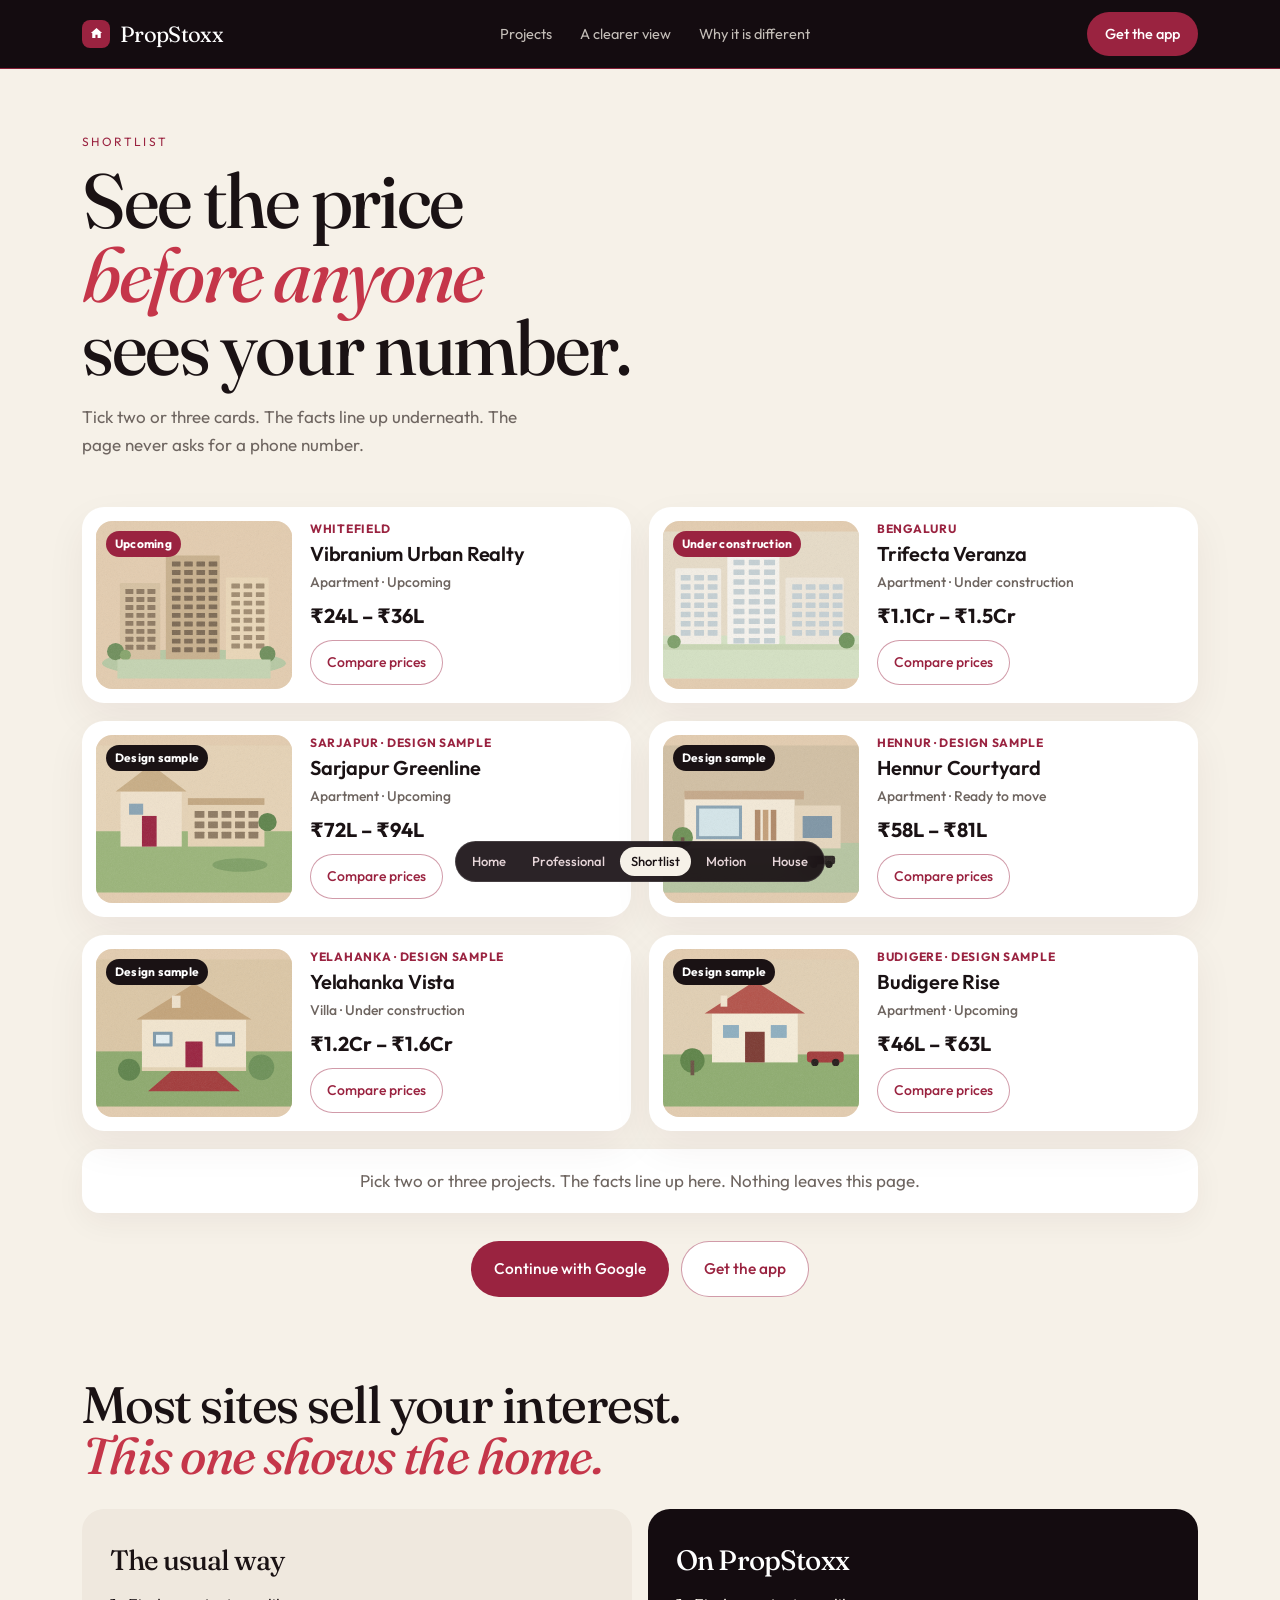
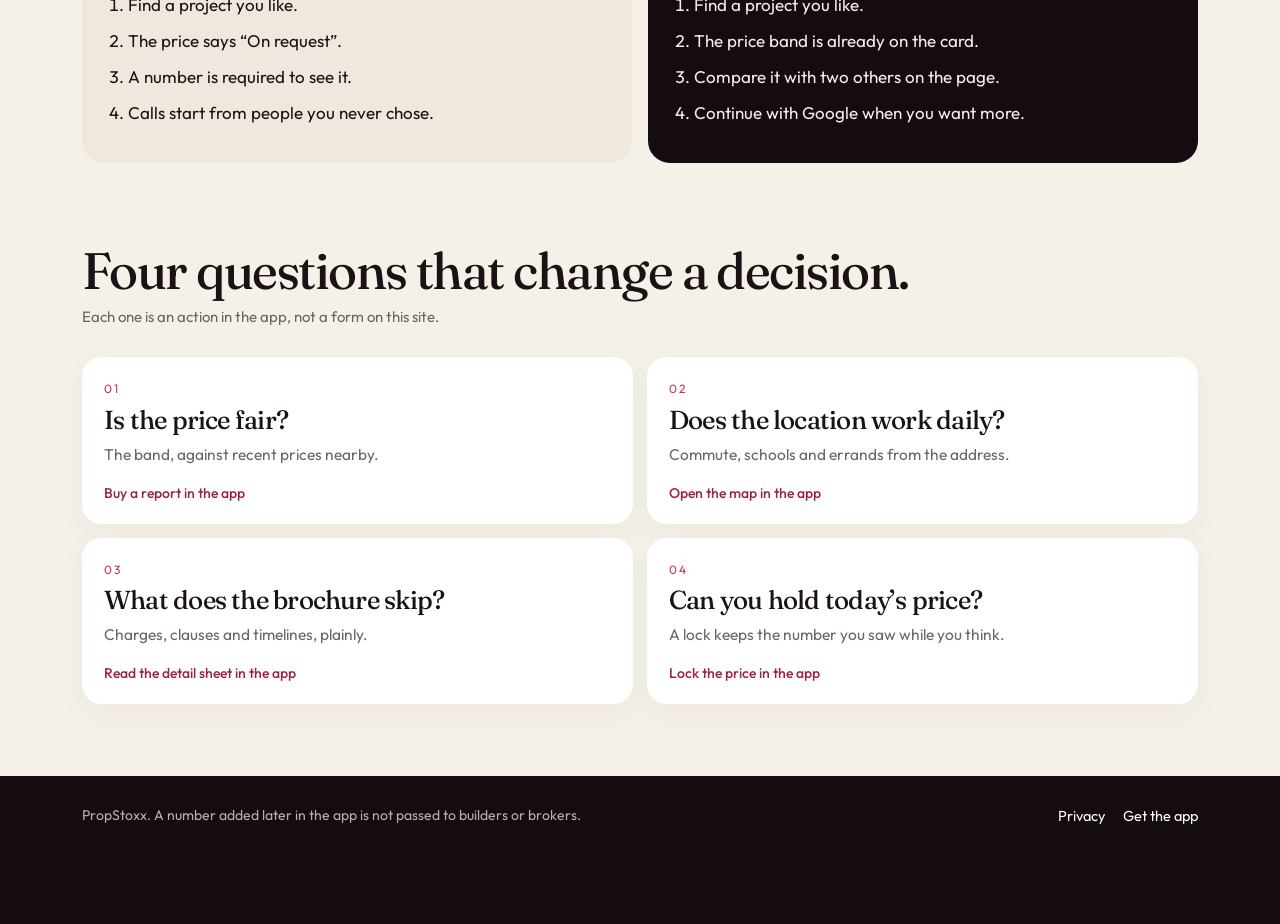
==== landing-a.html @ c42ec93c "Publish the PropStoxx customer site." ====
<!DOCTYPE html>
<html lang="en">
<head>
<meta charset="utf-8" />
<meta name="viewport" content="width=device-width, initial-scale=1" />
<title>PropStoxx — See the price first</title>
<link rel="preconnect" href="https://fonts.googleapis.com" />
<link rel="preconnect" href="https://fonts.gstatic.com" crossorigin />
<link href="https://fonts.googleapis.com/css2?family=Fraunces:ital,opsz,wght@0,9..144,460;1,9..144,460&family=Outfit:wght@300;400;500;600&display=swap" rel="stylesheet" />
<link rel="stylesheet" href="landing.css" />
</head>
<body class="site">
<header class="site-nav" data-nav>
  <div class="wrap bar">
    <a class="brand" href="index.html"><span class="mark" aria-hidden="true"><svg viewBox="0 0 24 24" width="15" height="15"><path fill="currentColor" d="M12 3.2 3 11h2.2v8.2h5.1v-5.2h3.4v5.2h5.1V11H21L12 3.2z"/></svg></span>PropStoxx</a>
    <nav class="links"><a href="index.html#projects">Projects</a><a href="#decide">A clearer view</a><a href="#different">Why it is different</a></nav>
    <a class="pill" href="#gate">Get the app</a>
  </div>
</header>

<section class="page-hero">
  <div class="wrap">
    <p class="eyebrow reveal">Shortlist</p>
    <h1 class="reveal d1">See the price<br><em>before anyone</em><br>sees your number.</h1>
    <p class="lede reveal d2">Tick two or three cards. The facts line up underneath. The page never asks for a phone number.</p>
  </div>
</section>

<section class="section" id="projects" data-results style="padding-top:28px">
  <div class="wrap">
    <div class="projects">
      <article class="project reveal" data-s="vibranium urban realty whitefield apartment upcoming" data-area="whitefield" data-type="apartment" data-stage="upcoming" data-min="24" data-name="Vibranium Urban Realty" data-price="₹24L – ₹36L">
        <div class="art" data-scene="towers"><span class="badge">Upcoming</span></div>
        <div><div class="kicker">Whitefield</div><h3>Vibranium Urban Realty</h3><div class="meta">Apartment · Upcoming</div><div class="sum"><b>₹24L – ₹36L</b></div><div class="actions"><button class="btn line" type="button" data-pick>Compare prices</button></div></div>
      </article>
      <article class="project reveal d1" data-s="trifecta veranza apartment under construction" data-area="bengaluru" data-type="apartment" data-stage="under-construction" data-min="110" data-name="Trifecta Veranza" data-price="₹1.1Cr – ₹1.5Cr">
        <div class="art" data-scene="row"><span class="badge">Under construction</span></div>
        <div><div class="kicker">Bengaluru</div><h3>Trifecta Veranza</h3><div class="meta">Apartment · Under construction</div><div class="sum"><b>₹1.1Cr – ₹1.5Cr</b></div><div class="actions"><button class="btn line" type="button" data-pick>Compare prices</button></div></div>
      </article>
      <article class="project reveal" data-s="sarjapur greenline apartment design sample" data-area="sarjapur" data-type="apartment" data-stage="upcoming" data-min="72" data-name="Sarjapur Greenline" data-price="₹72L – ₹94L">
        <div class="art" data-scene="courtyard"><span class="badge quiet">Design sample</span></div>
        <div><div class="kicker">Sarjapur · Design sample</div><h3>Sarjapur Greenline</h3><div class="meta">Apartment · Upcoming</div><div class="sum"><b>₹72L – ₹94L</b></div><div class="actions"><button class="btn line" type="button" data-pick>Compare prices</button></div></div>
      </article>
      <article class="project reveal d1" data-s="hennur courtyard apartment design sample" data-area="hennur" data-type="apartment" data-stage="ready" data-min="58" data-name="Hennur Courtyard" data-price="₹58L – ₹81L">
        <div class="art" data-scene="modern"><span class="badge quiet">Design sample</span></div>
        <div><div class="kicker">Hennur · Design sample</div><h3>Hennur Courtyard</h3><div class="meta">Apartment · Ready to move</div><div class="sum"><b>₹58L – ₹81L</b></div><div class="actions"><button class="btn line" type="button" data-pick>Compare prices</button></div></div>
      </article>
      <article class="project reveal" data-s="yelahanka vista villa design sample" data-area="yelahanka" data-type="villa" data-stage="under-construction" data-min="120" data-name="Yelahanka Vista" data-price="₹1.2Cr – ₹1.6Cr">
        <div class="art" data-scene="villa"><span class="badge quiet">Design sample</span></div>
        <div><div class="kicker">Yelahanka · Design sample</div><h3>Yelahanka Vista</h3><div class="meta">Villa · Under construction</div><div class="sum"><b>₹1.2Cr – ₹1.6Cr</b></div><div class="actions"><button class="btn line" type="button" data-pick>Compare prices</button></div></div>
      </article>
      <article class="project reveal d1" data-s="budigere rise apartment design sample" data-area="budigere" data-type="apartment" data-stage="upcoming" data-min="46" data-name="Budigere Rise" data-price="₹46L – ₹63L">
        <div class="art" data-scene="cottage"><span class="badge quiet">Design sample</span></div>
        <div><div class="kicker">Budigere · Design sample</div><h3>Budigere Rise</h3><div class="meta">Apartment · Upcoming</div><div class="sum"><b>₹46L – ₹63L</b></div><div class="actions"><button class="btn line" type="button" data-pick>Compare prices</button></div></div>
      </article>
    </div>
    <div class="compare reveal" data-compare><p class="compare-empty">Pick two or three projects. The facts line up here. Nothing leaves this page.</p></div>
    <div class="gate-row" id="gate"><a class="btn fill" href="#gate">Continue with Google</a><a class="btn line" href="#gate">Get the app</a></div>
  </div>
</section>

<section class="section" id="different" style="padding-top:10px">
  <div class="wrap">
    <div class="sec-head"><div><h2 class="reveal">Most sites sell your interest.<br><em>This one shows the home.</em></h2></div></div>
    <div class="vs">
      <article class="them reveal"><h3>The usual way</h3><ol><li>Find a project you like.</li><li>The price says “On request”.</li><li>A number is required to see it.</li><li>Calls start from people you never chose.</li></ol></article>
      <article class="us reveal d1"><h3>On PropStoxx</h3><ol><li>Find a project you like.</li><li>The price band is already on the card.</li><li>Compare it with two others on the page.</li><li>Continue with Google when you want more.</li></ol></article>
    </div>
  </div>
</section>

<section class="section" id="decide" style="padding-top:10px">
  <div class="wrap">
    <div class="sec-head"><div><h2 class="reveal">Four questions that change a decision.</h2><p class="reveal d1">Each one is an action in the app, not a form on this site.</p></div></div>
    <div class="questions">
      <article class="q reveal"><div class="n">01</div><h3>Is the price fair?</h3><p>The band, against recent prices nearby.</p><span class="act">Buy a report in the app</span></article>
      <article class="q reveal d1"><div class="n">02</div><h3>Does the location work daily?</h3><p>Commute, schools and errands from the address.</p><span class="act">Open the map in the app</span></article>
      <article class="q reveal"><div class="n">03</div><h3>What does the brochure skip?</h3><p>Charges, clauses and timelines, plainly.</p><span class="act">Read the detail sheet in the app</span></article>
      <article class="q reveal d1"><div class="n">04</div><h3>Can you hold today’s price?</h3><p>A lock keeps the number you saw while you think.</p><span class="act">Lock the price in the app</span></article>
    </div>
  </div>
</section>

<footer class="site-foot"><div class="wrap"><span>PropStoxx. A number added later in the app is not passed to builders or brokers.</span><span class="links"><a href="#decide">Privacy</a><a href="#gate">Get the app</a></span></div></footer>
<nav class="switch"><a href="index.html">Home</a><a href="professional.html">Professional</a><a class="on" href="landing-a.html">Shortlist</a><a href="landing-d.html">Motion</a><a href="landing-f.html">House</a></nav>
<script src="scenes.js"></script>
<script src="landing.js"></script>
</body>
</html>
---- landing.css ----
* { box-sizing: border-box; }
html { scroll-behavior: smooth; }
body { margin: 0; -webkit-font-smoothing: antialiased; text-rendering: optimizeLegibility; }
a { color: inherit; text-decoration: none; }
img { display: block; width: 100%; height: 100%; object-fit: cover; }
button, input, select { font: inherit; color: inherit; }
button { cursor: pointer; }

.wrap { width: 100%; max-width: 1180px; margin: 0 auto; padding: 0 32px; }

.reveal { opacity: 0; transform: translateY(28px); transition: opacity .9s cubic-bezier(.22,.61,.36,1), transform .9s cubic-bezier(.22,.61,.36,1); }
.hero .reveal, .page-hero .reveal { opacity: 1; transform: none; }
.reveal.in { opacity: 1; transform: none; }
.d1 { transition-delay: .08s; } .d2 { transition-delay: .16s; } .d3 { transition-delay: .24s; } .d4 { transition-delay: .32s; } .d5 { transition-delay: .4s; }

@keyframes drift {
  from { transform: scale(1.04) translate3d(0, 0, 0); }
  to { transform: scale(1.1) translate3d(-1.6%, -1.2%, 0); }
}

.switch {
  position: fixed; z-index: 90; left: 50%; bottom: 18px; transform: translateX(-50%);
  display: flex; gap: 4px; padding: 5px; border-radius: 999px;
  background: rgba(20, 12, 16, .9); border: 1px solid rgba(255,255,255,.12);
  backdrop-filter: blur(14px); font: 500 13px/1 Outfit, system-ui, sans-serif;
}
.switch a { white-space: nowrap; padding: 8px 11px; border-radius: 999px; color: #e6d5d8; }
.switch a.on { background: #f6f1e8; color: #1a1214; }

body.site {
  --paper: #f6f1e8;
  --ink: #1a1214;
  --muted: #6e6560;
  --faint: #8a817b;
  --wine: #9a2340;
  --wine-deep: #7e1b34;
  --crimson: #c5364a;
  --night: #140c10;
  --line: rgba(26, 18, 20, .1);
  --card: #ffffff;
  background: var(--paper);
  color: var(--ink);
  font: 400 17px/1.65 Outfit, system-ui, sans-serif;
}
body.site h1, body.site h2, body.site h3 {
  font-family: Fraunces, Georgia, serif;
  font-weight: 460;
  letter-spacing: -.03em;
  margin: 0;
}
body.site em { font-style: italic; color: var(--crimson); font-weight: 460; }

.site-nav {
  position: fixed; inset: 0 0 auto; z-index: 50;
  background: var(--night);
  color: #f6f1e8;
  border-bottom: 1px solid rgba(154, 35, 64, .85);
  transition: background .5s cubic-bezier(.22,.61,.36,1), box-shadow .5s cubic-bezier(.22,.61,.36,1);
}
.site-nav.solid {
  background: rgba(20, 12, 16, .94);
  backdrop-filter: saturate(140%) blur(16px);
  box-shadow: 0 10px 30px rgba(20, 12, 16, .18);
}
.site-nav .bar { display: flex; align-items: center; justify-content: space-between; height: 68px; gap: 24px; }
.brand { display: inline-flex; align-items: center; gap: 10px; font-family: Fraunces, Georgia, serif; font-size: 22px; letter-spacing: -.03em; color: #fff; }
.mark {
  width: 28px; height: 28px; border-radius: 8px; background: var(--wine);
  display: grid; place-items: center; color: #fff;
}
.links { display: flex; gap: 28px; font-size: 14.5px; color: rgba(246, 241, 232, .78); }
.links a { transition: color .35s cubic-bezier(.22,.61,.36,1); }
.links a:hover { color: #fff; }
.pill {
  display: inline-flex; align-items: center; justify-content: center;
  background: var(--wine); color: #fff; border-radius: 999px;
  padding: 10px 18px; font-size: 14.5px; font-weight: 500;
  transition: background .35s cubic-bezier(.22,.61,.36,1), transform .35s cubic-bezier(.22,.61,.36,1);
}
.pill:hover { background: var(--wine-deep); }

body.site .hero { padding: 118px 0 36px; }
.hero-grid { display: grid; grid-template-columns: minmax(0, 1.05fr) minmax(0, .95fr); gap: 36px; align-items: center; }
body.site .hero h1 { font-size: clamp(52px, 5.5vw, 84px); line-height: .96; max-width: 12ch; }
.lede { margin: 18px 0 0; max-width: 460px; color: var(--muted); font-size: 17px; }

.search {
  margin-top: 28px; background: #fff; border-radius: 22px;
  box-shadow: 0 18px 50px rgba(60, 24, 32, .08);
  padding: 14px 14px 16px;
}
.tabs { display: flex; gap: 6px; padding: 0 6px 12px; }
.tabs button {
  border: 0; background: transparent; border-radius: 999px;
  padding: 7px 14px; font-size: 14px; color: var(--muted);
  transition: background .35s cubic-bezier(.22,.61,.36,1), color .35s cubic-bezier(.22,.61,.36,1);
}
.tabs button.on { background: #1a1214; color: #fff; }
.fields { display: grid; grid-template-columns: 1.2fr 1fr .9fr auto; gap: 10px; align-items: stretch; }
.field {
  background: #f6f3ee; border-radius: 14px; padding: 10px 14px; display: flex; flex-direction: column; gap: 2px; min-width: 0;
  font-size: 12px; color: var(--faint);
}
.field select, .field input {
  border: 0; background: transparent; outline: none; padding: 0;
  font-weight: 500; font-size: 15px; color: var(--ink); width: 100%;
}
.corr .thumb svg { width: 100%; height: 100%; display: block; }
.search-go {
  border: 0; background: var(--wine); color: #fff; border-radius: 14px;
  padding: 0 22px; font-weight: 500; min-width: 108px;
  transition: background .35s cubic-bezier(.22,.61,.36,1);
}
.search-go:hover { background: var(--wine-deep); }

.stats { display: flex; gap: 22px; margin-top: 22px; align-items: flex-start; }
.stats div { padding-right: 22px; border-right: 1px solid rgba(26,18,20,.16); }
.stats div:last-child { border: 0; }
.stats b { display: block; font-family: Fraunces, Georgia, serif; font-size: 28px; font-weight: 460; letter-spacing: -.03em; line-height: 1; }
.stats span { display: block; margin-top: 4px; color: var(--muted); font-size: 13px; max-width: 18ch; }

.collage { position: relative; height: 460px; }
.plate, .shot { border-radius: 26px; overflow: hidden; background: #e4cdb0; }
.plate { position: absolute; inset: 18px 36px 48px 28px; }
.plate svg { width: 100%; height: 120%; animation: drift 46s ease-in-out infinite alternate; }
.shot {
  position: absolute; background: #fff; padding: 8px;
  box-shadow: 0 22px 50px rgba(40, 16, 24, .16);
}
.shot svg { width: 100%; height: 100%; border-radius: 18px; display: block; transition: transform .8s cubic-bezier(.22,.61,.36,1); }
.shot:hover svg { transform: scale(1.04); }
.shot-a { width: 46%; left: 0; bottom: 18px; height: 176px; }
.shot-b { width: 42%; right: 0; top: 78px; height: 188px; }
.float {
  position: absolute; background: #fff; border-radius: 16px; padding: 10px 14px;
  box-shadow: 0 14px 34px rgba(40, 16, 24, .12); z-index: 2;
}
.float b { display: block; font-size: 14px; font-weight: 560; }
.float span { display: block; color: var(--muted); font-size: 12px; }
.float-a { left: 8px; top: 28px; }
.float-b { right: 8px; bottom: 28px; }

.chips { display: flex; flex-wrap: wrap; gap: 8px; padding: 8px 0 28px; }
.chip {
  border: 1px solid rgba(26,18,20,.14); background: transparent; color: var(--ink);
  border-radius: 999px; padding: 8px 14px; font-size: 14px;
  transition: background .35s cubic-bezier(.22,.61,.36,1), border-color .35s cubic-bezier(.22,.61,.36,1), color .35s cubic-bezier(.22,.61,.36,1);
}
.chip.on, .chip:hover { background: #1a1214; color: #fff; border-color: #1a1214; }

.night {
  background: linear-gradient(180deg, #1c1014 0%, #120c10 100%);
  color: #f6f1e8; padding: 64px 0 56px;
  border-top: 1px solid rgba(154, 35, 64, .7);
}
.night-head, .sec-head { display: flex; justify-content: space-between; align-items: flex-end; gap: 24px; margin-bottom: 28px; }
.night h2, .sec-head h2 { font-size: clamp(36px, 4vw, 52px); line-height: 1; color: inherit; }
.night .sub, .sec-head p { margin: 8px 0 0; color: rgba(246,241,232,.62); font-size: 15px; }
.sec-head p { color: var(--muted); }
.night a.more { color: #f3c3cb; font-size: 14px; }

.launch-row { display: grid; grid-template-columns: repeat(5, 1fr); gap: 16px; }
.launch { min-width: 0; }
.launch .art { border-radius: 16px; overflow: hidden; aspect-ratio: 1.15/1; position: relative; background: #e4cdb0; }
.launch .art svg { width: 100%; height: 100%; transition: transform .8s cubic-bezier(.22,.61,.36,1); }
.launch:hover .art svg { transform: scale(1.05); }
.badge {
  position: absolute; left: 10px; top: 10px; background: var(--wine); color: #fff;
  border-radius: 999px; font: 700 12px/1.3 Outfit, system-ui, sans-serif; letter-spacing: .02em; padding: 5px 9px;
}
.badge.quiet { background: #1a1214; }
body.site .launch h3 { margin-top: 12px; font-family: Outfit, system-ui, sans-serif; font-weight: 600; font-size: 18px; line-height: 1.3; letter-spacing: -.01em; }
.launch .where { color: rgba(246,241,232,.72); font: 500 14px/1.4 Outfit, system-ui, sans-serif; margin-top: 2px; }
.launch .price { color: #e07a8a; font: 700 15px/1.3 Outfit, system-ui, sans-serif; margin-top: 4px; }

.section { padding: 72px 0; }
.projects { display: grid; grid-template-columns: 1fr 1fr; gap: 18px; }
.project {
  display: grid; grid-template-columns: 196px 1fr; gap: 18px;
  background: #fff; border-radius: 22px; padding: 14px;
  box-shadow: 0 16px 40px rgba(60, 24, 32, .06);
}
.project .art { border-radius: 16px; overflow: hidden; position: relative; background: #e4cdb0; min-height: 168px; }
.project .art svg { width: 100%; height: 100%; transition: transform .8s cubic-bezier(.22,.61,.36,1); }
.project:hover .art svg { transform: scale(1.05); }
.project .kicker { font: 700 12px/1.3 Outfit, system-ui, sans-serif; letter-spacing: .06em; text-transform: uppercase; color: var(--wine); }
body.site .project h3 { font-family: Outfit, system-ui, sans-serif; font-weight: 600; font-size: 20px; line-height: 1.3; letter-spacing: -.01em; margin: 4px 0 6px; }
.project .meta { color: var(--muted); font: 500 14px/1.4 Outfit, system-ui, sans-serif; }
.project .blurb { margin: 8px 0 0; color: #4e4642; font: 400 15px/1.5 Outfit, system-ui, sans-serif; }
.project .sum { margin-top: 12px; display: flex; align-items: baseline; gap: 8px; }
.project .sum b { font: 700 20px/1.2 Outfit, system-ui, sans-serif; letter-spacing: 0; }
.project .sum span { color: var(--faint); font: 500 13px/1.3 Outfit, system-ui, sans-serif; }
.project .actions { display: flex; gap: 8px; margin-top: 12px; flex-wrap: wrap; }
.project .extra { display: none; margin-top: 10px; font-size: 13.5px; color: var(--muted); }
.project.open .extra { display: block; }
.sample-note { margin: 22px 0 0; color: var(--faint); font-size: 13px; }

.btn {
  display: inline-flex; align-items: center; justify-content: center;
  border-radius: 999px; padding: 10px 16px; font-size: 14px; font-weight: 500; border: 1px solid transparent;
  transition: background .35s cubic-bezier(.22,.61,.36,1), color .35s cubic-bezier(.22,.61,.36,1), border-color .35s cubic-bezier(.22,.61,.36,1);
}
.btn.fill { background: var(--wine); color: #fff; }
.btn.fill:hover { background: var(--wine-deep); }
.btn.line { background: #fff; color: var(--wine); border-color: rgba(154, 35, 64, .45); }
.btn.line:hover { border-color: var(--wine); }
.btn.on { background: #1a1214; color: #fff; border-color: #1a1214; }
.gate-row { display: flex; gap: 12px; justify-content: center; margin-top: 28px; flex-wrap: wrap; }
.gate-row .btn { padding: 14px 22px; font-size: 15.5px; }

.questions { display: grid; grid-template-columns: 1fr 1fr; gap: 14px; }
.q { background: #fff; border-radius: 20px; padding: 22px 22px 18px; box-shadow: 0 10px 30px rgba(60,24,32,.04); }
.q .n { font-size: 12px; letter-spacing: .16em; color: var(--crimson); }
.q h3 { font-size: 26px; margin: 8px 0; }
.q p { margin: 0; color: var(--muted); font-size: 15.5px; }
.q .act { display: inline-block; margin-top: 14px; color: var(--wine); font-size: 14px; font-weight: 500; }

.path { display: grid; grid-template-columns: repeat(3, 1fr); gap: 18px; margin-top: 8px; }
.path article { padding-top: 16px; border-top: 1px solid var(--line); }
.path .n { font-family: Fraunces, Georgia, serif; font-size: 28px; color: var(--crimson); }
.path h3 { font-size: 24px; margin: 6px 0; }
.path p { margin: 0; color: var(--muted); font-size: 15px; }

.compare {
  margin-top: 18px; background: #fff; border-radius: 18px; padding: 18px 20px;
  box-shadow: 0 10px 30px rgba(60,24,32,.05);
}
.compare table { width: 100%; border-collapse: collapse; font-size: 15px; }
.compare th { text-align: left; color: var(--muted); font-weight: 400; width: 110px; padding: 8px 0; text-transform: capitalize; }
.compare td { padding: 8px 12px; border-top: 1px solid var(--line); }
.compare-empty { margin: 0; color: var(--muted); text-align: center; }

body.site .story { display: grid; grid-template-columns: .85fr 1.15fr; gap: 48px; align-items: start; }
body.site .story h2 { font-size: clamp(40px, 4.4vw, 64px); line-height: 1; }
body.site .story p { color: #4e4642; font-size: 18px; margin: 0 0 16px; }
.facts { display: grid; grid-template-columns: repeat(4, 1fr); border-top: 1px solid var(--line); border-bottom: 1px solid var(--line); }
.facts div { padding: 28px 20px 28px 0; }
.facts div + div { border-left: 1px solid var(--line); padding-left: 20px; }
.facts b { display: block; font-weight: 400; font-size: 12px; letter-spacing: .16em; text-transform: uppercase; color: var(--faint); margin-bottom: 8px; }
.facts span { font-family: Fraunces, Georgia, serif; font-size: 32px; }

body.site .lock { background: var(--night); color: #f6f1e8; }
.lock .split { display: grid; grid-template-columns: 1fr 1fr; gap: 48px; align-items: center; }
.lock h2 { font-size: clamp(40px, 4.6vw, 68px); line-height: .98; color: #fff; }
.lock p { color: rgba(246,241,232,.7); max-width: 440px; }
.ticket { border: 1px solid rgba(197, 54, 74, .45); border-radius: 22px; padding: 28px; }
.ticket .t { letter-spacing: .16em; text-transform: uppercase; font-size: 12px; color: #e07a8a; }
.ticket .amt { font-family: Fraunces, Georgia, serif; font-size: 52px; margin: 8px 0; }
.ticket .rows { border-top: 1px dashed rgba(246,241,232,.2); margin-top: 16px; padding-top: 12px; display: grid; gap: 8px; font-size: 15px; }
.ticket .rows div { display: flex; justify-content: space-between; color: rgba(246,241,232,.65); }
.ticket .rows span { color: #fff; }

.corridors { display: grid; gap: 12px; }
.corr {
  display: grid; grid-template-columns: 64px 1fr 1.1fr 180px 92px; gap: 16px; align-items: center;
  background: #fff; border-radius: 18px; padding: 14px 16px; cursor: pointer;
  box-shadow: 0 8px 24px rgba(60,24,32,.04);
  transition: transform .45s cubic-bezier(.22,.61,.36,1);
}
.corr:hover { transform: translateY(-3px); }
.corr .n { font: 700 16px/1 Outfit, system-ui, sans-serif; color: var(--crimson); }
body.site .corr h3 { font-family: Outfit, system-ui, sans-serif; font-weight: 600; font-size: 20px; line-height: 1.3; letter-spacing: -.01em; }
.corr .why { color: var(--muted); font: 400 15px/1.45 Outfit, system-ui, sans-serif; }
.corr .proj { font: 600 15px/1.35 Outfit, system-ui, sans-serif; }
.corr .proj em { display: block; font-style: normal; color: var(--ink); font: 700 14px/1.3 Outfit, system-ui, sans-serif; }
.corr .thumb { height: 64px; border-radius: 12px; overflow: hidden; }

.vs { display: grid; grid-template-columns: 1fr 1fr; gap: 16px; }
.vs article { border-radius: 22px; padding: 28px; }
.vs h3 { font-size: 28px; margin-bottom: 12px; }
.vs ol { margin: 0; padding-left: 18px; color: inherit; }
.vs li { margin: 8px 0; }
.vs .them { background: #efe8de; }
.vs .us { background: var(--night); color: #f6f1e8; }
.vs .us h3 { color: #fff; }

.page-hero { padding: 132px 0 20px; }
.page-hero h1 { font-size: clamp(52px, 6vw, 88px); line-height: .96; max-width: 14ch; }
.eyebrow { margin: 0 0 12px; font-size: 12px; letter-spacing: .2em; text-transform: uppercase; color: var(--wine); }

footer.site-foot { background: var(--night); color: rgba(246,241,232,.72); padding: 28px 0 96px; font-size: 14px; }
footer.site-foot .wrap { display: flex; justify-content: space-between; gap: 20px; flex-wrap: wrap; align-items: center; }
footer.site-foot a { color: #fff; }
footer.site-foot .links { gap: 18px; }

@media (max-width: 980px) {
  .links { display: none; }
  .hero-grid, .projects, .questions, .path, body.site .story, body.site .lock .split, body.site .vs, .facts { grid-template-columns: 1fr; }
  .fields { grid-template-columns: 1fr 1fr; }
  .search-go { grid-column: 1 / -1; height: 48px; }
  .launch-row { grid-template-columns: repeat(2, 1fr); }
  .project { grid-template-columns: 140px 1fr; }
  .collage { height: 380px; margin-top: 12px; }
  .corr { grid-template-columns: 40px 1fr; }
  .corr .why, .corr .thumb, .corr .proj { display: none; }
  .facts div + div { border-left: 0; padding-left: 0; }
}
@media (max-width: 640px) {
  .wrap { padding: 0 18px; }
  .hero { padding-top: 96px; }
  .hero h1, .page-hero h1 { font-size: 46px; }
  .project { grid-template-columns: 1fr; }
  .stats { flex-wrap: wrap; }
  .shot-a { height: 140px; }
  .shot-b { height: 150px; top: 48px; }
}

@media (prefers-reduced-motion: reduce) {
  html { scroll-behavior: auto; }
  .reveal { opacity: 1; transform: none; transition: none; }
  .plate svg, .shot svg, .launch .art svg, .project .art svg { animation: none !important; transition: none !important; }
}
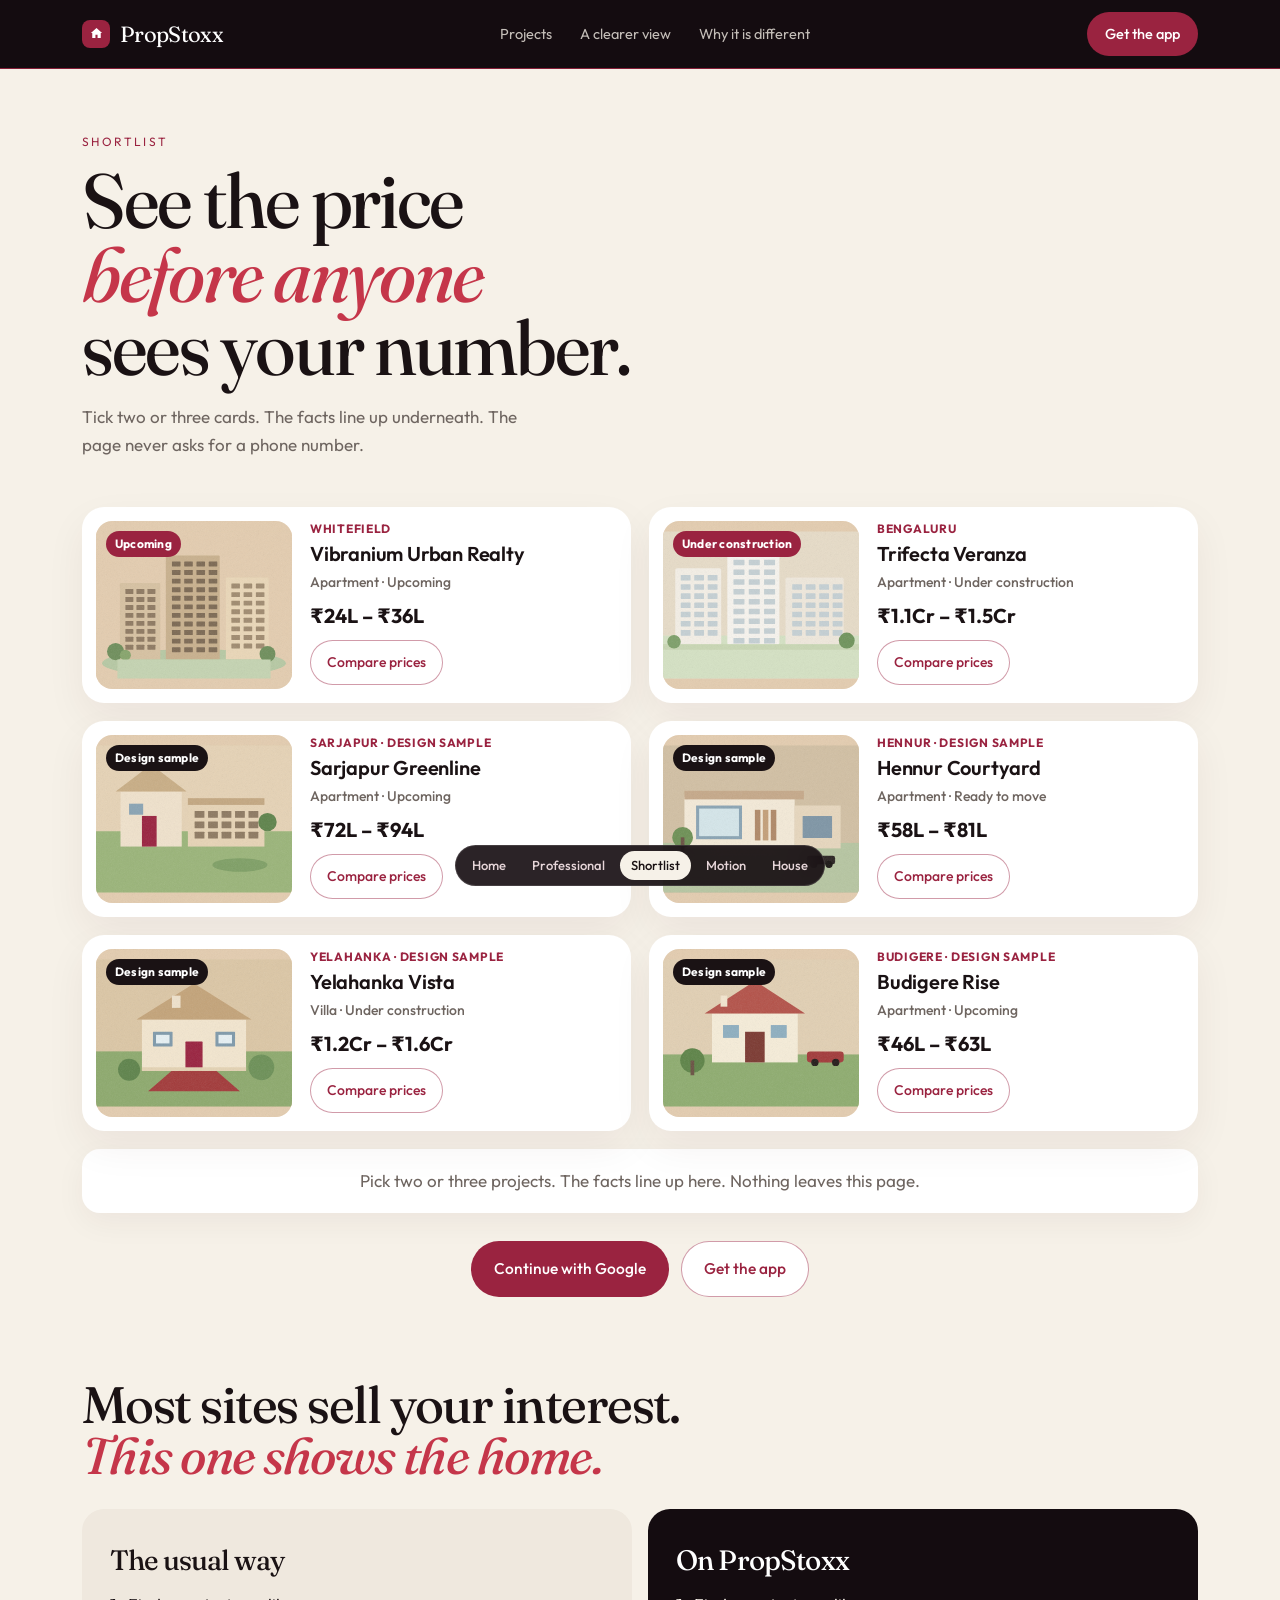
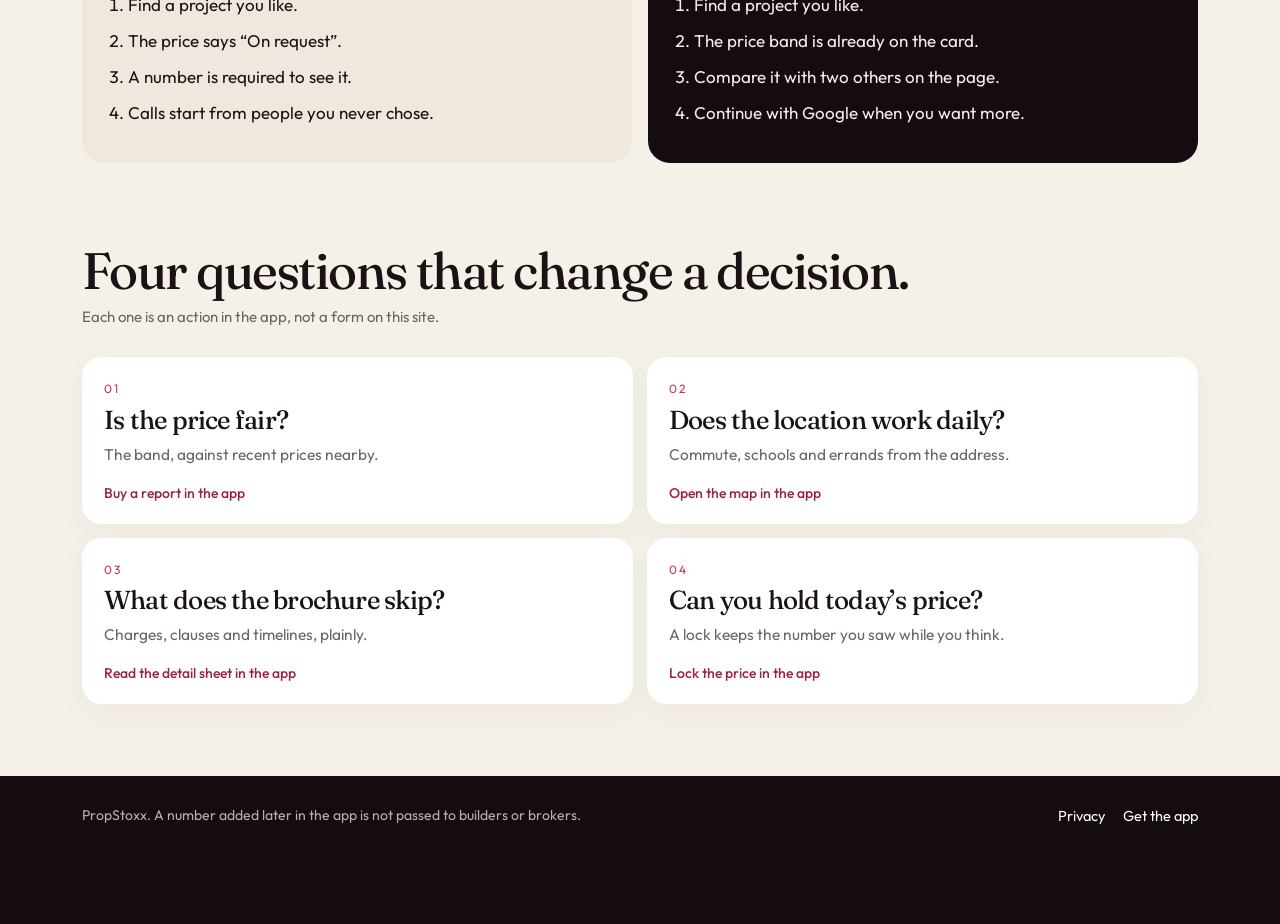
==== commit c8e89993: "Send property cards to the app download and fit the public pages to a phone." ====
--- a/landing-a.html
+++ b/landing-a.html
@@ -14,7 +14,8 @@
   <div class="wrap bar">
     <a class="brand" href="index.html"><span class="mark" aria-hidden="true"><svg viewBox="0 0 24 24" width="15" height="15"><path fill="currentColor" d="M12 3.2 3 11h2.2v8.2h5.1v-5.2h3.4v5.2h5.1V11H21L12 3.2z"/></svg></span>PropStoxx</a>
     <nav class="links"><a href="index.html#projects">Projects</a><a href="#decide">A clearer view</a><a href="#different">Why it is different</a></nav>
-    <a class="pill" href="#gate">Get the app</a>
+    <button class="menu" id="menu" type="button" aria-label="Open menu">Menu</button>
+    <a class="pill" href="get-the-app.html">Get the app</a>
   </div>
 </header>
 
@@ -55,7 +56,7 @@
       </article>
     </div>
     <div class="compare reveal" data-compare><p class="compare-empty">Pick two or three projects. The facts line up here. Nothing leaves this page.</p></div>
-    <div class="gate-row" id="gate"><a class="btn fill" href="#gate">Continue with Google</a><a class="btn line" href="#gate">Get the app</a></div>
+    <div class="gate-row" id="gate"><a class="btn fill" href="#decide">Continue with Google</a><a class="btn line" href="get-the-app.html">Get the app</a></div>
   </div>
 </section>
 
@@ -81,7 +82,7 @@
   </div>
 </section>
 
-<footer class="site-foot"><div class="wrap"><span>PropStoxx. A number added later in the app is not passed to builders or brokers.</span><span class="links"><a href="#decide">Privacy</a><a href="#gate">Get the app</a></span></div></footer>
+<footer class="site-foot"><div class="wrap"><span>PropStoxx. A number added later in the app is not passed to builders or brokers.</span><span class="links"><a href="#decide">Privacy</a><a href="get-the-app.html">Get the app</a></span></div></footer>
 <nav class="switch"><a href="index.html">Home</a><a href="professional.html">Professional</a><a class="on" href="landing-a.html">Shortlist</a><a href="landing-d.html">Motion</a><a href="landing-f.html">House</a></nav>
 <script src="scenes.js"></script>
 <script src="landing.js"></script>
--- a/landing.css
+++ b/landing.css
@@ -19,11 +19,13 @@
 }
 
 .switch {
-  position: fixed; z-index: 90; left: 50%; bottom: 18px; transform: translateX(-50%);
-  display: flex; gap: 4px; padding: 5px; border-radius: 999px;
+  position: fixed; z-index: 90; left: 50%; bottom: max(14px, env(safe-area-inset-bottom)); transform: translateX(-50%);
+  display: flex; gap: 4px; padding: 5px; border-radius: 999px; max-width: calc(100vw - 12px); overflow-x: auto;
   background: rgba(20, 12, 16, .9); border: 1px solid rgba(255,255,255,.12);
   backdrop-filter: blur(14px); font: 500 13px/1 Outfit, system-ui, sans-serif;
 }
+.switch::-webkit-scrollbar { display: none; }
+.menu { display: none; background: transparent; border: 1px solid rgba(255,255,255,.35); color: #fff; border-radius: 999px; padding: 8px 12px; font: 600 14px Outfit, system-ui, sans-serif; }
 .switch a { white-space: nowrap; padding: 8px 11px; border-radius: 999px; color: #e6d5d8; }
 .switch a.on { background: #f6f1e8; color: #1a1214; }
 
@@ -284,7 +286,11 @@
 footer.site-foot .links { gap: 18px; }
 
 @media (max-width: 980px) {
-  .links { display: none; }
+  body { overflow-x: hidden; }
+  .site-nav .bar { position: relative; }
+  .site-nav .links { display: none; position: absolute; left: 0; right: 0; top: 68px; background: #140c10; flex-direction: column; padding: 16px 24px 20px; gap: 14px; }
+  .site-nav .links.open { display: flex; }
+  .menu { display: inline-flex; }
   .hero-grid, .projects, .questions, .path, body.site .story, body.site .lock .split, body.site .vs, .facts { grid-template-columns: 1fr; }
   .fields { grid-template-columns: 1fr 1fr; }
   .search-go { grid-column: 1 / -1; height: 48px; }
